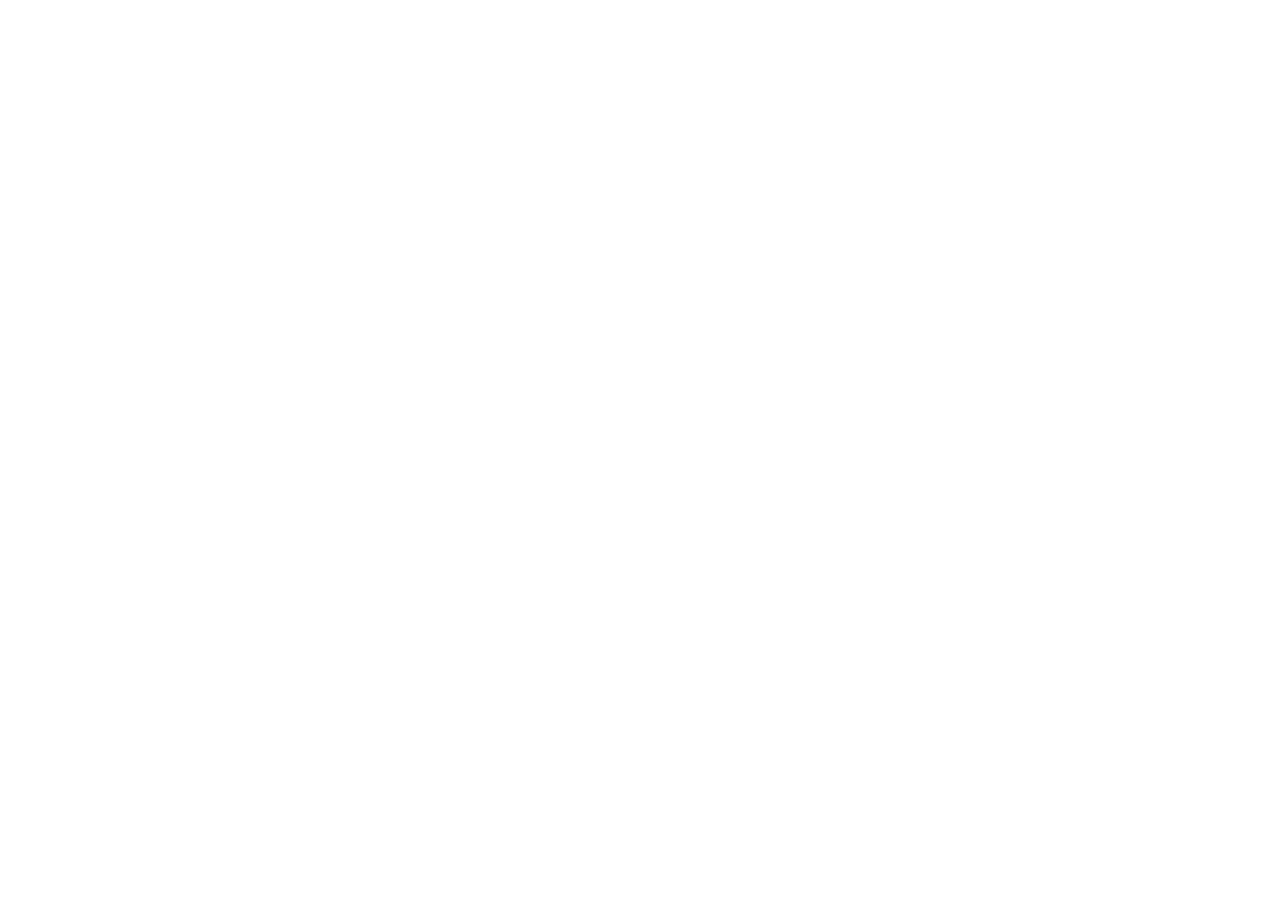
==== aboutUs.html @ 1d8d551d "First commit" ====
<!DOCTYPE html>
<html lang="en">
<head>
    <meta charset="UTF-8">
    <meta name="viewport" content="width=device-width, initial-scale=1.0">
    <meta name="author" content="Мамчук Анна">
    <title>Про нас</title>
</head>
<body>
    
</body>
</html>
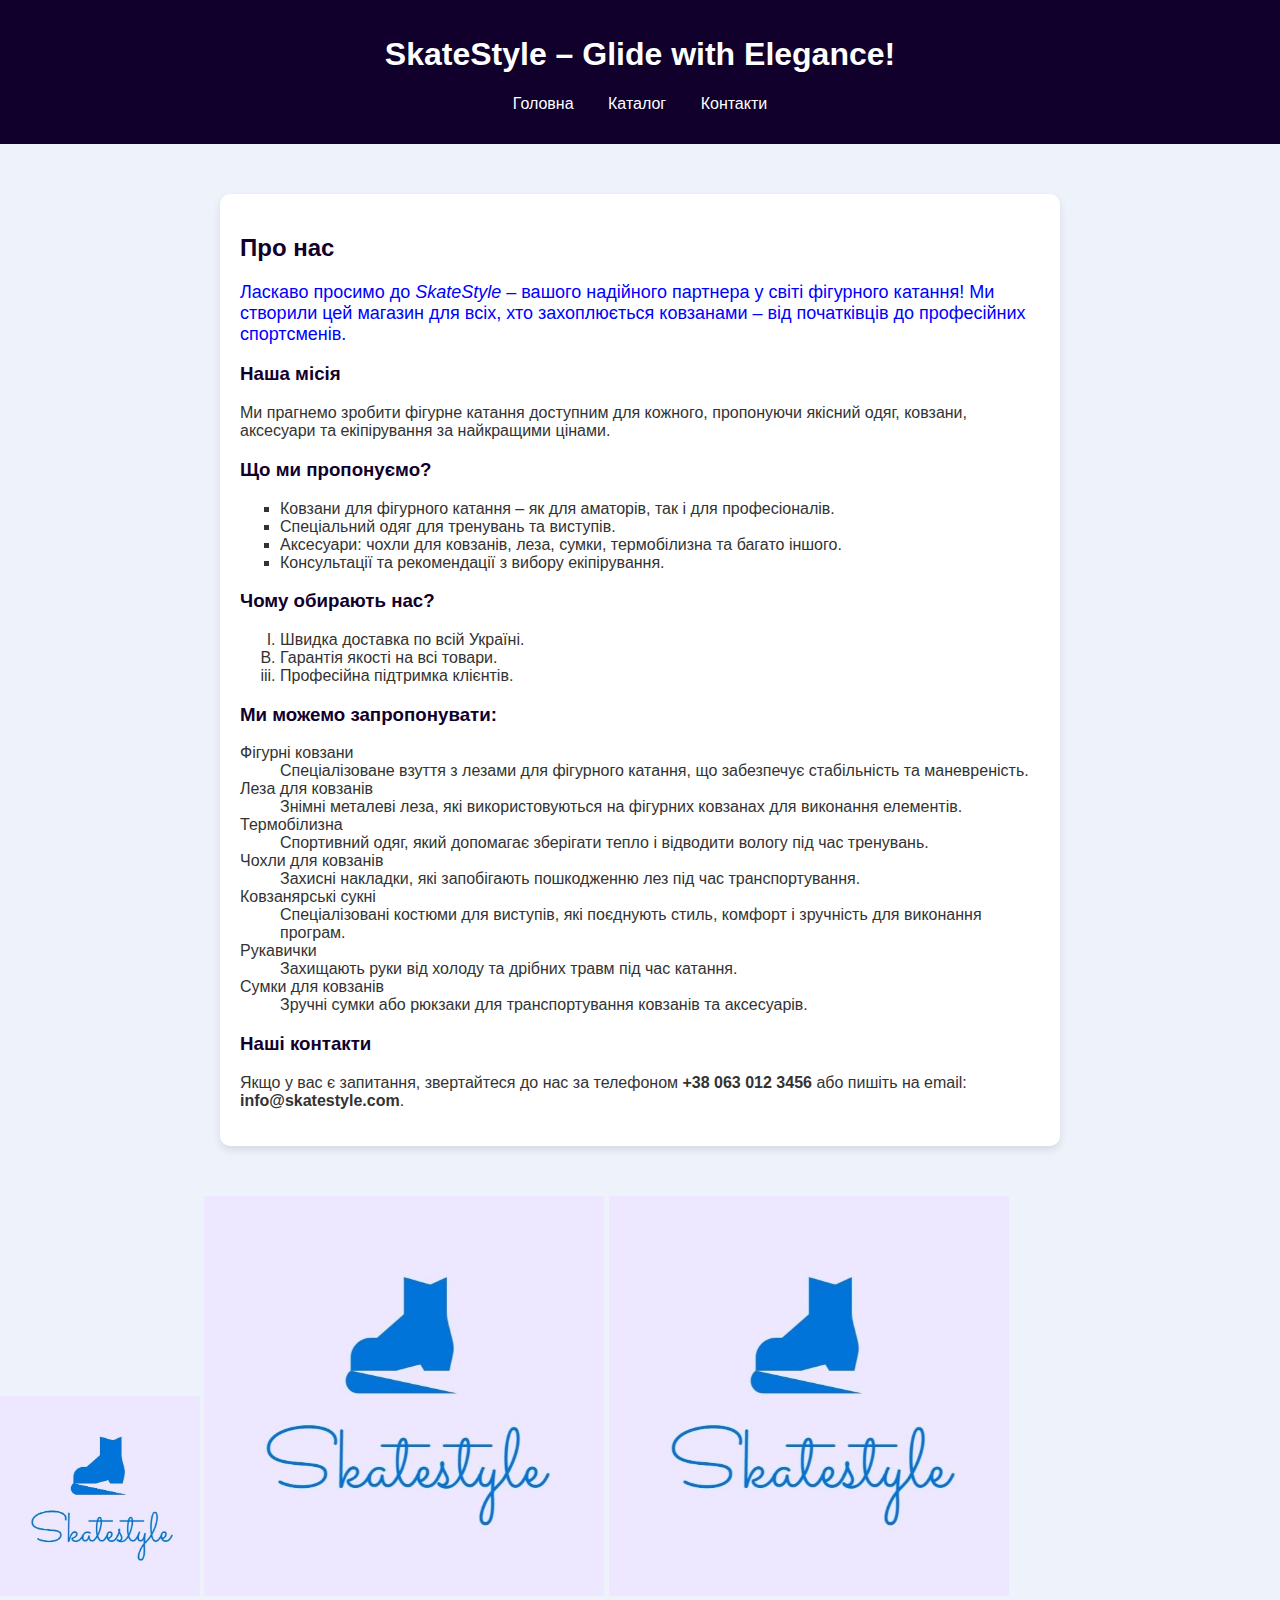
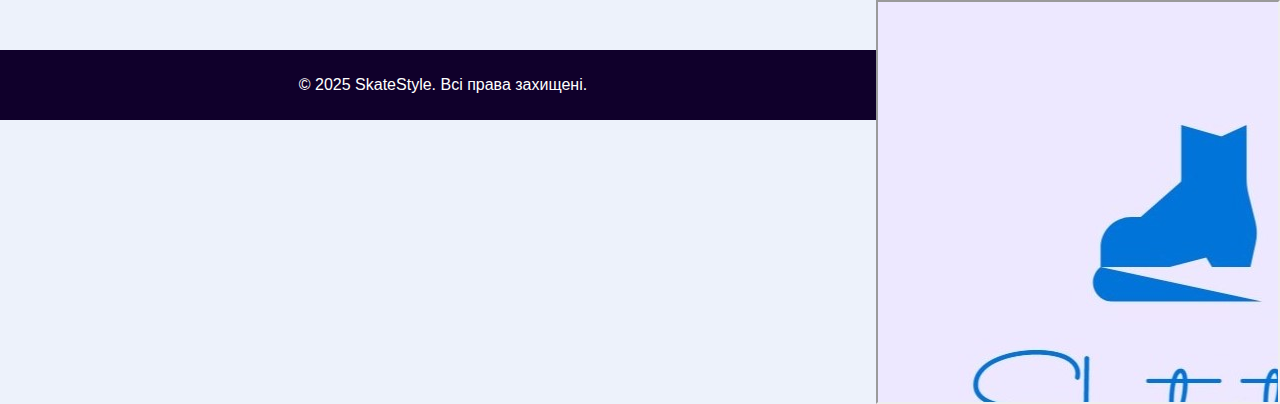
==== commit 2927bff2: "lab2" ====
--- a/aboutUs.html
+++ b/aboutUs.html
@@ -7,6 +7,92 @@
     <title>Про нас</title>
 </head>
 <body>
-    
+    <!DOCTYPE html>
+<html lang="uk">
+<head>
+    <meta charset="UTF-8">
+    <meta name="viewport" content="width=device-width, initial-scale=1.0">
+    <title>Про нас | SkateStyle</title>
+    <link rel="stylesheet" href="styles/styleAbout.css">
+</head>
+<body>
+    <header>
+        <h1>SkateStyle – Glide with Elegance!</h1>
+        <nav>
+            <ul>
+                <li><a href="index.html">Головна</a></li>
+                <li><a href="shoppingPage.html">Каталог</a></li>
+                <li><a href="index.html#phone-number">Контакти</a></li>
+            </ul>
+        </nav>
+    </header>
+
+    <main>
+        <section class="about">
+            <h2>Про нас</h2>
+            <p><font face="Arial" size="4" color="blue">Ласкаво просимо до <i>SkateStyle</i> – вашого надійного партнера у світі фігурного катання! Ми створили цей магазин для всіх, хто захоплюється ковзанами – від початківців до професійних спортсменів.</font></p>
+            
+            <h3>Наша місія</h3>
+            <p>Ми прагнемо зробити фігурне катання доступним для кожного, пропонуючи якісний одяг, ковзани, аксесуари та екіпірування за найкращими цінами.</p>
+            
+            <h3>Що ми пропонуємо?</h3>
+            <ul type="square">
+                <li>Ковзани для фігурного катання – як для аматорів, так і для професіоналів.</li>
+                <li>Спеціальний одяг для тренувань та виступів.</li>
+                <li>Аксесуари: чохли для ковзанів, леза, сумки, термобілизна та багато іншого.</li>
+                <li>Консультації та рекомендації з вибору екіпірування.</li>
+            </ul>
+
+            <h3>Чому обирають нас?</h3>
+            <ol>
+                <li type="I">Швидка доставка по всій Україні.</li>
+                <li type="A">Гарантія якості на всі товари.</li>
+                <li type="i">Професійна підтримка клієнтів.</li>
+            </ol>
+
+            <h3>Ми можемо запропонувати:</h3>
+            <dl>
+                <dt>Фігурні ковзани</dt>
+                <dd>Спеціалізоване взуття з лезами для фігурного катання, що забезпечує стабільність та маневреність.</dd>
+            
+                <dt>Леза для ковзанів</dt>
+                <dd>Знімні металеві леза, які використовуються на фігурних ковзанах для виконання елементів.</dd>
+            
+                <dt>Термобілизна</dt>
+                <dd>Спортивний одяг, який допомагає зберігати тепло і відводити вологу під час тренувань.</dd>
+            
+                <dt>Чохли для ковзанів</dt>
+                <dd>Захисні накладки, які запобігають пошкодженню лез під час транспортування.</dd>
+            
+                <dt>Ковзанярські сукні</dt>
+                <dd>Спеціалізовані костюми для виступів, які поєднують стиль, комфорт і зручність для виконання програм.</dd>
+            
+                <dt>Рукавички</dt>
+                <dd>Захищають руки від холоду та дрібних травм під час катання.</dd>
+            
+                <dt>Сумки для ковзанів</dt>
+                <dd>Зручні сумки або рюкзаки для транспортування ковзанів та аксесуарів.</dd>
+            </dl>
+            
+
+            <h3>Наші контакти</h3>
+            <p>Якщо у вас є запитання, звертайтеся до нас за телефоном <strong>+38 063 012 3456</strong> або пишіть на email: 
+                <b>info@skatestyle.com</b>.</p>
+        </section>
+
+        <img src="images/logoBg.jpg" alt="logo" width="200" height="200">
+        <img src="images/logoBg.jpg" alt="logo" width="400" height="400">
+        <a href="images/logoBg.jpg" target="_blank"><img src="images/logoBg.jpg" alt="" width="400" height="400"></a>
+
+
+        <iframe src="images/logoBg.jpg" width="400" height="400" style="float: right;"></iframe>
+    </main>
+
+    <footer>
+        <p>&copy; 2025 SkateStyle. Всі права захищені.</p>
+    </footer>
+</body>
+</html>
+
 </body>
 </html>--- a/styles/styleAbout.css
+++ b/styles/styleAbout.css
@@ -0,0 +1,50 @@
+body {
+    font-family: Arial, sans-serif;
+    margin: 0;
+    padding: 0;
+    color: #333;
+    background-color: #EDF2FB;
+}
+
+header {
+    background-color: #10002B;
+    color: white;
+    padding: 15px;
+    text-align: center;
+}
+
+nav ul {
+    list-style: none;
+    padding: 0;
+}
+
+nav ul li {
+    display: inline;
+    margin: 0 15px;
+}
+
+nav ul li a {
+    color: white;
+    text-decoration: none;
+}
+
+.about {
+    max-width: 800px;
+    margin: 50px auto;
+    background: white;
+    padding: 20px;
+    border-radius: 10px;
+    box-shadow: 0 4px 8px rgba(0, 0, 0, 0.1);
+}
+
+h2, h3 {
+    color: #10002B;
+}
+
+footer {
+    background-color: #10002B;
+    color: white;
+    text-align: center;
+    padding: 10px;
+    margin-top: 50px;
+}
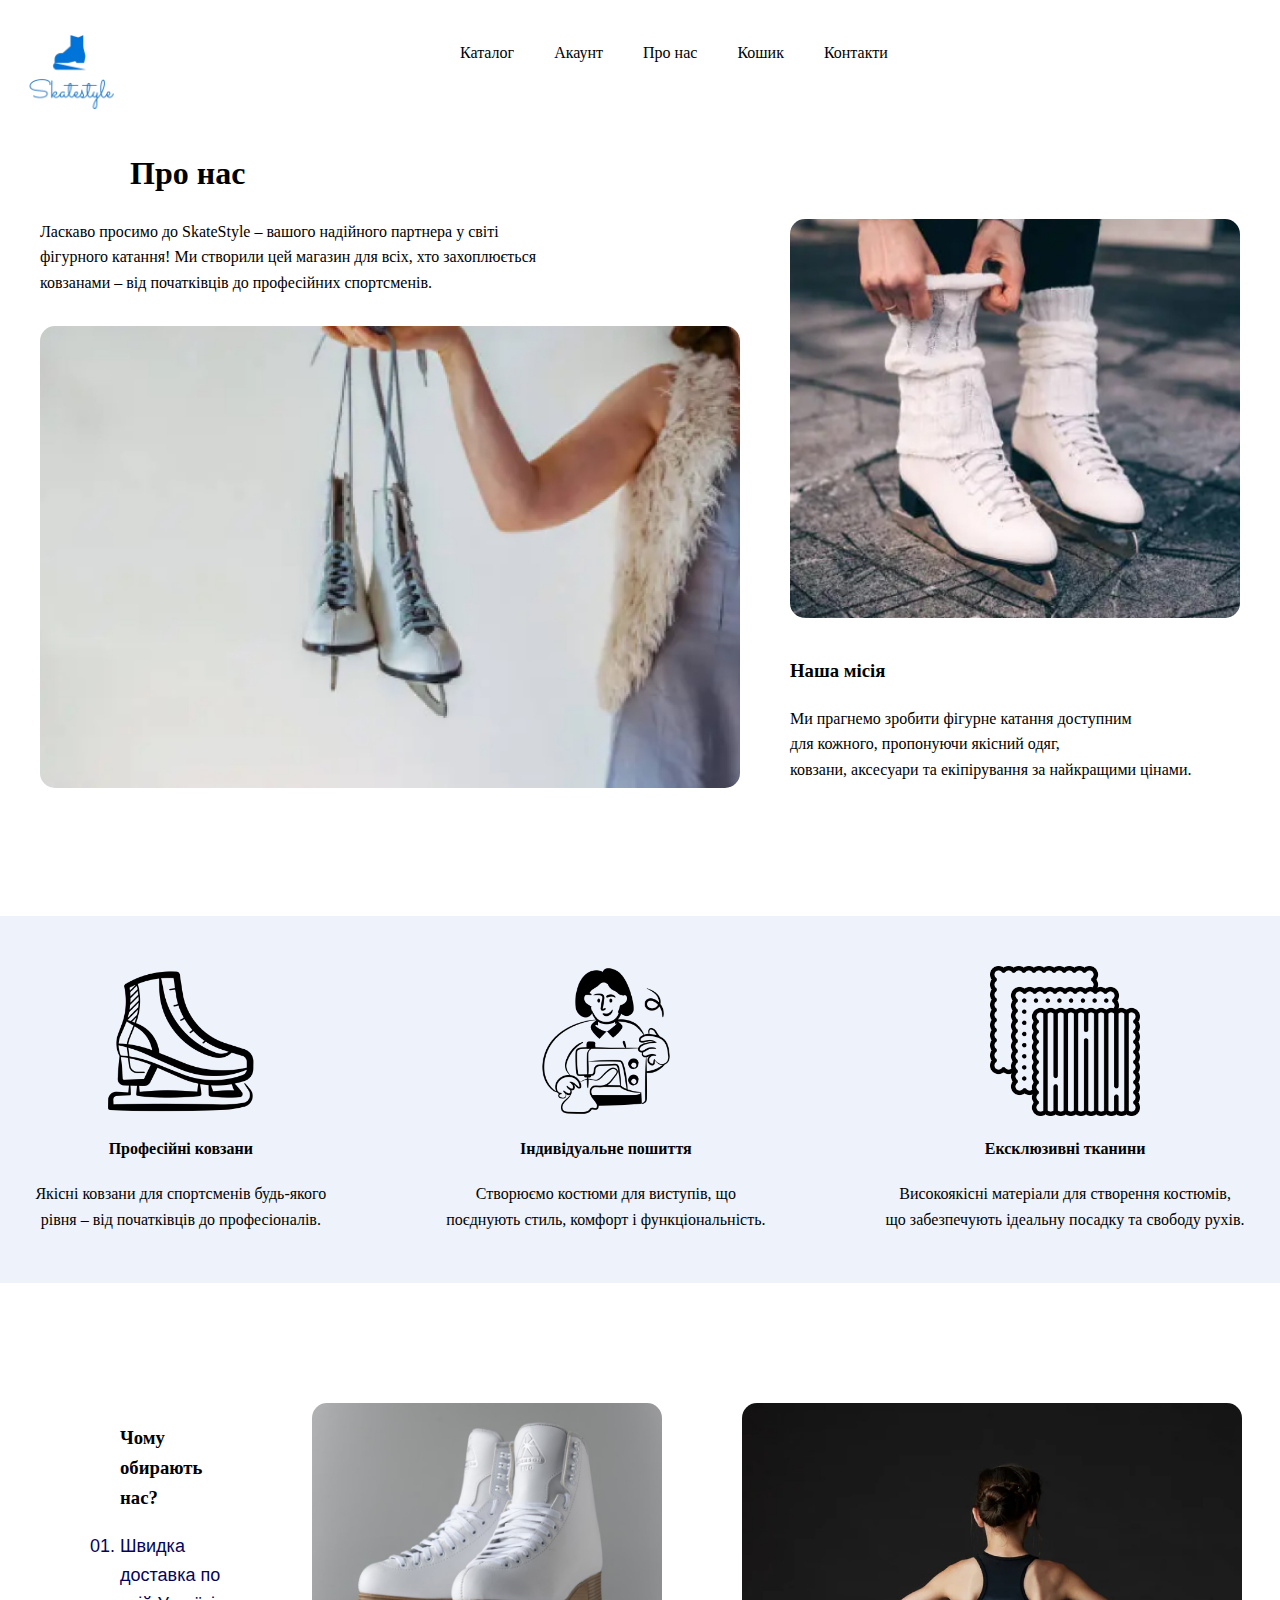
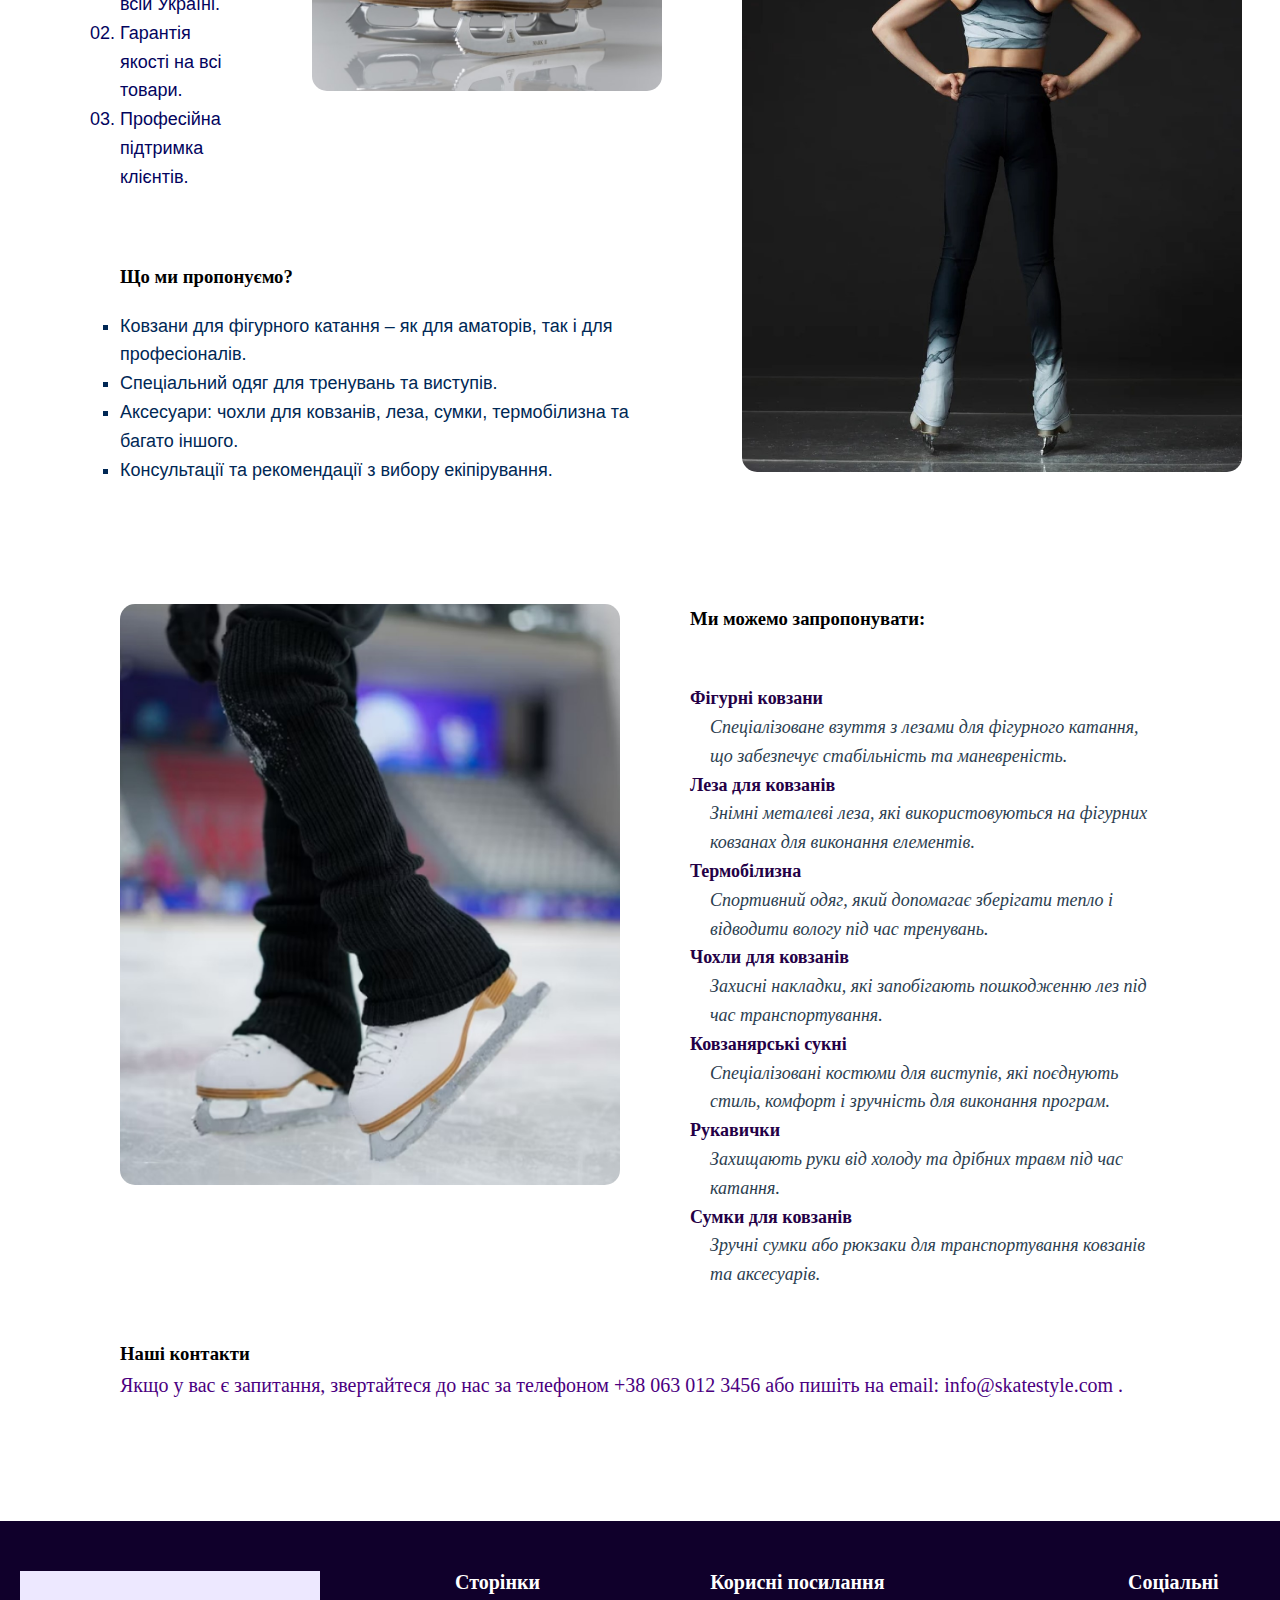
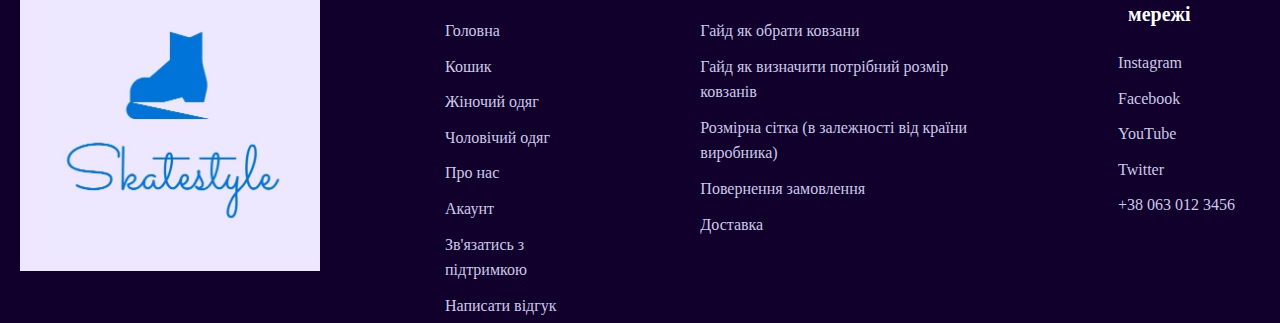
==== commit 59fb662f: "lab3" ====
--- a/aboutUs.html
+++ b/aboutUs.html
@@ -4,6 +4,9 @@
     <meta charset="UTF-8">
     <meta name="viewport" content="width=device-width, initial-scale=1.0">
     <meta name="author" content="Мамчук Анна">
+    <link rel="preconnect" href="https://fonts.googleapis.com">
+    <link rel="preconnect" href="https://fonts.gstatic.com" crossorigin>
+    <link href="https://fonts.googleapis.com/css2?family=Jacques+Francois&family=Lato:ital,wght@0,100;0,300;0,400;0,700;0,900;1,100;1,300;1,400;1,700;1,900&family=Montserrat:ital,wght@0,100..900;1,100..900&display=swap" rel="stylesheet">
     <title>Про нас</title>
 </head>
 <body>
@@ -14,82 +17,189 @@
     <meta name="viewport" content="width=device-width, initial-scale=1.0">
     <title>Про нас | SkateStyle</title>
     <link rel="stylesheet" href="styles/styleAbout.css">
+    <link rel="stylesheet" href="styles/styleIndex.css">
 </head>
 <body>
     <header>
-        <h1>SkateStyle – Glide with Elegance!</h1>
-        <nav>
-            <ul>
-                <li><a href="index.html">Головна</a></li>
-                <li><a href="shoppingPage.html">Каталог</a></li>
-                <li><a href="index.html#phone-number">Контакти</a></li>
-            </ul>
-        </nav>
+        <section class="navbar">
+            <div class="logo">
+                <a href="index.html"><img src="images/logoRemoveBg.png" alt=""></a>
+            </div>
+            <div class="nav-links">
+                <nav>
+                    <ul>
+                        <li><a href="shoppingPage.html">Каталог</a></li>
+                        <li><a href="account.html">Акаунт</a></li>
+                        <li><a href="aboutUs.html">Про нас</a></li>
+                        <li><a href="">Кошик</a></li>
+                        <li><a href="#phone-number">Контакти</a></li>
+                    </ul>
+                </nav>
+            </div>
+        </section>
     </header>
 
     <main>
+        <h1>Про нас</h1>
         <section class="about">
-            <h2>Про нас</h2>
-            <p><font face="Arial" size="4" color="blue">Ласкаво просимо до <i>SkateStyle</i> – вашого надійного партнера у світі фігурного катання! Ми створили цей магазин для всіх, хто захоплюється ковзанами – від початківців до професійних спортсменів.</font></p>
-            
-            <h3>Наша місія</h3>
-            <p>Ми прагнемо зробити фігурне катання доступним для кожного, пропонуючи якісний одяг, ковзани, аксесуари та екіпірування за найкращими цінами.</p>
-            
-            <h3>Що ми пропонуємо?</h3>
-            <ul type="square">
-                <li>Ковзани для фігурного катання – як для аматорів, так і для професіоналів.</li>
-                <li>Спеціальний одяг для тренувань та виступів.</li>
-                <li>Аксесуари: чохли для ковзанів, леза, сумки, термобілизна та багато іншого.</li>
-                <li>Консультації та рекомендації з вибору екіпірування.</li>
-            </ul>
-
-            <h3>Чому обирають нас?</h3>
-            <ol>
-                <li type="I">Швидка доставка по всій Україні.</li>
-                <li type="A">Гарантія якості на всі товари.</li>
-                <li type="i">Професійна підтримка клієнтів.</li>
-            </ol>
-
-            <h3>Ми можемо запропонувати:</h3>
-            <dl>
-                <dt>Фігурні ковзани</dt>
-                <dd>Спеціалізоване взуття з лезами для фігурного катання, що забезпечує стабільність та маневреність.</dd>
-            
-                <dt>Леза для ковзанів</dt>
-                <dd>Знімні металеві леза, які використовуються на фігурних ковзанах для виконання елементів.</dd>
-            
-                <dt>Термобілизна</dt>
-                <dd>Спортивний одяг, який допомагає зберігати тепло і відводити вологу під час тренувань.</dd>
-            
-                <dt>Чохли для ковзанів</dt>
-                <dd>Захисні накладки, які запобігають пошкодженню лез під час транспортування.</dd>
-            
-                <dt>Ковзанярські сукні</dt>
-                <dd>Спеціалізовані костюми для виступів, які поєднують стиль, комфорт і зручність для виконання програм.</dd>
-            
-                <dt>Рукавички</dt>
-                <dd>Захищають руки від холоду та дрібних травм під час катання.</dd>
-            
-                <dt>Сумки для ковзанів</dt>
-                <dd>Зручні сумки або рюкзаки для транспортування ковзанів та аксесуарів.</dd>
-            </dl>
-            
-
+            <div class="about-us">
+                <p>Ласкаво просимо до SkateStyle – вашого надійного партнера у світі <br> фігурного катання! Ми створили цей магазин для всіх, хто захоплюється <br> ковзанами – від початківців до професійних спортсменів.</p>
+                <img src="images/aboutUsImages/armAndSkates.jpg" alt="">
+            </div>
+
+            <div class="our-mission">
+                <img src="images/aboutUsImages/skatesAmIce.jpg" alt="">
+                <h3>Наша місія</h3>
+                <p>Ми прагнемо зробити фігурне катання доступним <br> для кожного, пропонуючи якісний одяг, <br> ковзани, аксесуари та екіпірування за найкращими цінами.</p>
+            </div>
+            
+        </section>
+
+
+
+        <section class="features">
+            <div>
+                <img src="images/ice-skate.png" alt="Ковзани">
+                <h4>Професійні ковзани</h4>
+                <p>Якісні ковзани для спортсменів будь-якого <br> рівня – від початківців до професіоналів.</p>
+            </div>
+            
+            <div>
+                <img src="images/sewing.png" alt="Шиття">
+                <h4>Індивідуальне пошиття</h4>
+                <p>Створюємо костюми для виступів, що <br> поєднують стиль, комфорт і функціональність.</p>
+            </div>
+            
+            <div>
+                <img src="images/fabric.png" alt="Тканини">
+                <h4>Ексклюзивні тканини</h4>
+                <p>Високоякісні матеріали для створення костюмів, <br> що забезпечують ідеальну посадку та свободу рухів.</p>
+            </div>            
+        </section>
+
+
+
+        <section class="container-about">
+            <div class="container-about-first">
+                <div class="choose">
+                    <div>
+                        <h3>Чому обирають нас?</h3>
+                        <ol>
+                            <li>Швидка доставка по всій Україні.</li>
+                            <li>Гарантія якості на всі товари.</li>
+                            <li>Професійна підтримка клієнтів.</li>
+                        </ol>
+                    </div>
+                    <div>
+                        <img src="images/aboutUsImages/profSkates.jpg" alt="">
+                    </div>
+                </div>
+                <div>
+                    <h3>Що ми пропонуємо?</h3>
+                    <ul>
+                        <li>Ковзани для фігурного катання – як для аматорів, так і для професіоналів.</li>
+                        <li>Спеціальний одяг для тренувань та виступів.</li>
+                        <li>Аксесуари: чохли для ковзанів, леза, сумки, термобілизна та багато іншого.</li>
+                        <li>Консультації та рекомендації з вибору екіпірування.</li>
+                    </ul>
+                </div>
+            </div>
+        
+            <div class="img-girl">
+                <img src="images/aboutUsImages/clothes.jpg" alt="">
+            </div>
+        </section>
+
+
+
+        <section class="our-products">
+            <div>
+                <img src="images/aboutUsImages/profSkatesIce.jpg" alt="">
+            </div>
+            <div>
+                <h3>Ми можемо запропонувати:</h3>
+                <dl>
+                    <dt>Фігурні ковзани</dt>
+                    <dd>Спеціалізоване взуття з лезами для фігурного катання, що забезпечує стабільність та маневреність.</dd>
+                
+                    <dt>Леза для ковзанів</dt>
+                    <dd>Знімні металеві леза, які використовуються на фігурних ковзанах для виконання елементів.</dd>
+                
+                    <dt>Термобілизна</dt>
+                    <dd>Спортивний одяг, який допомагає зберігати тепло і відводити вологу під час тренувань.</dd>
+                
+                    <dt>Чохли для ковзанів</dt>
+                    <dd>Захисні накладки, які запобігають пошкодженню лез під час транспортування.</dd>
+                
+                    <dt>Ковзанярські сукні</dt>
+                    <dd>Спеціалізовані костюми для виступів, які поєднують стиль, комфорт і зручність для виконання програм.</dd>
+                
+                    <dt>Рукавички</dt>
+                    <dd>Захищають руки від холоду та дрібних травм під час катання.</dd>
+                
+                    <dt>Сумки для ковзанів</dt>
+                    <dd>Зручні сумки або рюкзаки для транспортування ковзанів та аксесуарів.</dd>
+                </dl>
+            </div>
+        </section>
+
+
+
+        <section class="contacts">
             <h3>Наші контакти</h3>
-            <p>Якщо у вас є запитання, звертайтеся до нас за телефоном <strong>+38 063 012 3456</strong> або пишіть на email: 
-                <b>info@skatestyle.com</b>.</p>
-        </section>
-
-        <img src="images/logoBg.jpg" alt="logo" width="200" height="200">
-        <img src="images/logoBg.jpg" alt="logo" width="400" height="400">
-        <a href="images/logoBg.jpg" target="_blank"><img src="images/logoBg.jpg" alt="" width="400" height="400"></a>
-
-
-        <iframe src="images/logoBg.jpg" width="400" height="400" style="float: right;"></iframe>
+            <p style="color: rgb(75, 0, 128); font-size: 20px;">Якщо у вас є запитання, звертайтеся до нас за телефоном +38 063 012 3456 або пишіть на email: info@skatestyle.com .</p>
+        </section>
+
+        
     </main>
 
+
+
+
+
     <footer>
-        <p>&copy; 2025 SkateStyle. Всі права захищені.</p>
+        <section class="footer">
+            <div>
+                <img src="images/logoBg.jpg" alt="">
+            </div>
+
+            <div>
+                <h3>Сторінки</h3>
+                <ul>
+                    <li><a href="index.html">Головна</a></li>
+                    <li><a href="">Кошик</a></li>
+                    <li><a href="">Жіночий одяг</a></li>
+                    <li><a href="">Чоловічий одяг</a></li>
+                    <li><a href="aboutUs.html">Про нас</a></li>
+                    <li><a href="account.html">Акаунт</a></li>
+                    <li><a href="">Зв'язатись з підтримкою</a></li>
+                    <li><a href="">Написати відгук</a></li>
+                </ul>
+            </div>
+
+            <div>
+                <h3>Корисні посилання</h3>
+                <ul>
+                    <li><a href="https://www.moyo.ua/ua/news/kak_vybrat_konki_poshagovaya_instrukciya_dlya_novichkov.html?srsltid=AfmBOorCi7uyFH3OH75NK09st1eelKuFXNc5tp2CokqJEmZNsnhjN98M">Гайд як обрати ковзани</a></li>
+                    <li><a href="">Гайд як визначити потрібний розмір ковзанів</a></li>
+                    <li><a href="dimensionalGrid.html">Розмірна сітка (в залежності від країни виробника)</a></li>
+                    <li><a href="">Повернення замовлення</a></li>
+                    <li><a href="">Доставка</a></li>
+                </ul>
+            </div>
+
+            <div>
+                <h3>Соціальні мережі</h3>
+                <ul>
+                    <li><a href="">Instagram</a></li>
+                    <li><a href="">Facebook</a></li>
+                    <li><a href="">YouTube</a></li>
+                    <li><a href="">Twitter</a></li>
+                    <li><a href="" id="phone-number">+38 063 012 3456</a></li>
+                </ul>
+            </div>
+            
+        </section>
     </footer>
 </body>
 </html>
--- a/styles/styleAbout.css
+++ b/styles/styleAbout.css
@@ -1,50 +1,174 @@
-body {
-    font-family: Arial, sans-serif;
+* {
     margin: 0;
     padding: 0;
-    color: #333;
-    background-color: #EDF2FB;
 }
 
+body {
+    font-family: "Monserrat", serif;
+    font-size: 16px;
+    color: #000000;
+    line-height: 1.6;
+    text-align: left;
+}
+
+html {
+    scroll-behavior: smooth;
+}
+
+
+/* header */
+
 header {
-    background-color: #10002B;
-    color: white;
-    padding: 15px;
+    background-color: white !important;
+}
+
+
+
+/* main */
+
+h1 {
+    margin-left: 130px;
+}
+
+.about {
+    display: flex;
+    justify-content: center;
+    margin: 20px 80px;
+    gap: 50px;
+}
+
+.about-us img{
+    width: 700px;
+    border-radius: 15px;
+    margin-top: 30px;
+}
+
+.our-mission img{
+    width: 450px;
+    border-radius: 15px;
+    margin-bottom: 30px;
+}
+
+.our-mission h3 {
+    margin-bottom: 20px;
+}
+
+
+.features {
+    background-color: #EDF2FB;
+    display: flex;
+    justify-content: center;
+    gap: 120px;
+    padding: 50px 0;
+    margin-top: 120px;
+}
+
+.features div {
+    display: flex;
+    flex-direction: column;
+    justify-content: center;
+    align-items: center;
+}
+
+.features img {
+    width: 150px;
+}
+
+.features h4 {
+    padding: 20px;
+}
+
+.features p {
     text-align: center;
 }
 
-nav ul {
-    list-style: none;
-    padding: 0;
+
+
+
+.container-about {
+    display: flex;
+    gap: 80px;
+    margin: 120px 100px;
 }
 
-nav ul li {
-    display: inline;
-    margin: 0 15px;
+.container-about img {
+    border-radius: 15px;
 }
 
-nav ul li a {
-    color: white;
-    text-decoration: none;
+.container-about h3 {
+    padding: 20px;
 }
 
-.about {
-    max-width: 800px;
-    margin: 50px auto;
-    background: white;
-    padding: 20px;
-    border-radius: 10px;
-    box-shadow: 0 4px 8px rgba(0, 0, 0, 0.1);
+.container-about ol {
+    list-style-type: decimal-leading-zero; 
+    color: #03045e;
+    font-size: 18px;
+    font-family: 'Arial', sans-serif;
+    padding-left: 20px;
 }
 
-h2, h3 {
-    color: #10002B;
+.container-about ul {
+    list-style-type: square; 
+    color: #002855;
+    font-size: 18px;
+    font-family: 'Arial', sans-serif;
+    padding-left: 20px;
 }
 
-footer {
-    background-color: #10002B;
-    color: white;
-    text-align: center;
-    padding: 10px;
-    margin-top: 50px;
+.container-about-first {
+    display: flex;
+    flex-direction: column;
+    gap: 50px;
 }
+
+.choose {
+    display: flex;
+    gap: 90px;
+}
+
+.container-about-first img {
+    width: 350px;
+}
+
+.img-girl img{
+    width: 500px;
+}
+
+
+
+.our-products {
+    display: flex;
+    gap: 70px;
+    margin: 0 120px;
+}
+
+.our-products img {
+    width: 500px;
+    border-radius: 15px;
+}
+
+.our-products h3 {
+    padding-bottom: 50px;
+}
+
+.our-products dl {
+    font-family: 'Times New Roman', serif;
+    font-size: 18px;
+    color: #2c3e50;
+}
+
+.our-products dt {
+    font-weight: bold;
+    color: #240046;
+}
+
+.our-products dd {
+    margin-left: 20px;
+    font-style: italic;
+}
+
+.contacts {
+    margin: 50px 120px;
+}
+
+
--- a/styles/styleIndex.css
+++ b/styles/styleIndex.css
@@ -0,0 +1,332 @@
+* {
+    margin: 0;
+    padding: 0;
+}
+
+body {
+    font-family: "Monserrat", serif;
+}
+
+html {
+    scroll-behavior: smooth;
+}
+
+
+/* header */
+
+
+header {
+    background-color: #EDF2FB;
+}
+
+.navbar {
+    display: flex;
+    flex-direction: row;
+    gap: 300px;
+}
+
+.logo img {
+    height: 120px;
+    margin: 10px;
+}
+
+.nav-links {
+    padding-top: 20px;
+}
+
+nav ul {
+    display: flex;
+    flex-direction: row;
+}
+
+nav ul li {
+    padding: 20px;
+    list-style: none;
+}
+
+nav ul li a {
+    text-decoration: none;
+    color: black;
+}
+
+.container-header {
+    display: flex;
+    flex-direction: row;
+    justify-content: space-between;
+}
+
+.first-img {
+    margin-top: 100px;
+    margin-bottom: 200px;
+}
+
+.first-img img {
+    height: 350px;
+    border-radius: 0 15px 15px 0;
+    position: relative;
+    z-index: 1; 
+    display: block; 
+}
+
+.img-box {
+    position: relative; 
+    display: inline-block; 
+}
+
+.pink-box {
+    position: absolute;
+    width: 150px; 
+    height: 150px;
+    background-color: #f5e6eb; 
+    top: 50px; 
+    left: 240px;
+    border-radius: 10px; 
+    z-index: 0;
+}
+
+.slogan {
+    display: flex;
+    flex-direction: column;
+    justify-content: center;
+}
+
+.slogan h1 {
+    margin-bottom: 100px;
+    margin-left: 40px;
+    font-size: 32px;
+    color: #10002B;
+    font-style: italic;
+    line-height: 1.5;
+    text-align: center;
+}
+
+.slogan p {
+    margin: 40px;
+}
+
+.slogan button {
+    height: 40px;
+    width: 150px;
+    background: none;
+    border: 0.01em solid #D9D9D9;
+    border-radius: 25px;
+    margin-left: 40px;
+}
+
+.second-img img {
+    height: 450px;
+    border-radius: 15px 0 0 15px;
+}
+
+.blue-box {
+    position: absolute;
+    width: 180px; 
+    height: 300px;
+    background-color: #D2E6F8; 
+    top: 300px; 
+    left: -120px;
+    border-radius: 10px; 
+    z-index: 0;
+}
+
+.third-img {
+    display: flex;
+    align-self: flex-end;
+    position: relative;
+    z-index: 1; 
+    display: block;
+}
+
+.third-img img {
+    width: 300px;
+    border-radius: 15px 15px 0 0;
+}
+
+
+/* main */
+
+
+.categories-container {
+    display: flex;
+    justify-content: space-evenly;
+    margin: 150px 0;
+    gap: 20px;
+}
+
+.category-skates-accessories {
+    display: flex;
+    flex-direction: column;
+    gap: 20px;
+}
+
+.category-w-m,
+.category-skates-accessories div {
+    position: relative; 
+    width: 100%;
+    max-width: 400px;
+}
+
+.category-w-m img {
+    width: 400px;
+    border-radius: 15px;
+    display: block;
+}
+
+.category-skates-accessories img {
+    width: 330px;
+    border-radius: 15px;
+    display: block;
+}
+
+.categories-container button {
+    position: absolute;
+    bottom: 30px; 
+    left: 50%;
+    transform: translateX(-50%);
+    background-color: #ffffff;
+    border: 2px solid #7390af;
+    border-radius: 20px;
+    padding: 8px 15px;
+    cursor: pointer;
+}
+
+.categories-container button a {
+    text-decoration: none;
+    color: #000;
+    font-size: 16px;
+}
+
+.categories-container button:hover {
+    background-color: #7390af;
+}
+
+
+
+
+
+.popular-products h2{
+    text-align: center;
+    font-size: 35px;
+    margin-bottom: 50px;
+}
+
+.popular-products-container {
+    display: flex;
+    justify-content: space-around;
+}
+
+.popular-products-container img {
+    width: 350px;
+}
+
+.popular-product {
+    display: flex;
+    flex-direction: column;
+}
+
+.popular-product a {
+    text-decoration: none;
+    color: black;
+    padding-top: 25px;
+    text-align: center;
+    font-size: 25px;
+}
+
+
+
+.features {
+    background-color: #EDF2FB;
+    display: flex;
+    justify-content: center;
+    gap: 120px;
+    padding: 50px 0;
+    margin-top: 120px;
+}
+
+.features div {
+    display: flex;
+    flex-direction: column;
+    justify-content: center;
+    align-items: center;
+}
+
+.features img {
+    width: 150px;
+}
+
+.features h4 {
+    padding: 20px;
+}
+
+.features p {
+    text-align: center;
+}
+
+
+
+
+
+.features-wrap {
+    display: flex;
+    justify-content: space-between;
+    gap: 30px;
+    margin: 100px 80px;
+}
+
+.features-wrap-box {
+    display: flex;
+    gap: 15px;
+}
+
+.features-wrap-box-text {
+    display: flex;
+    flex-direction: column;
+    gap: 15px;
+}
+
+.features-wrap img {
+    width: 60px;
+}
+
+.features-wrap p {
+    font-size: small;
+}
+
+
+
+
+/* footer */
+
+
+footer {
+    background-color: #10002B;
+    margin-top: 120px;
+    padding-top: 30px;
+}
+
+.footer {
+    display: flex;
+    flex-direction: row;
+    gap: 100px;
+}
+
+.footer h3 {
+    color: white;
+    font-size: 20px;
+    margin: 15px;
+}
+
+.footer div ul li {
+    list-style: none;
+    padding: 5px;
+}
+
+.footer div ul li a {
+    text-decoration: none;
+    color: rgb(205, 201, 233);
+}
+
+footer img {
+    width: 300px;
+    margin: 20px;
+}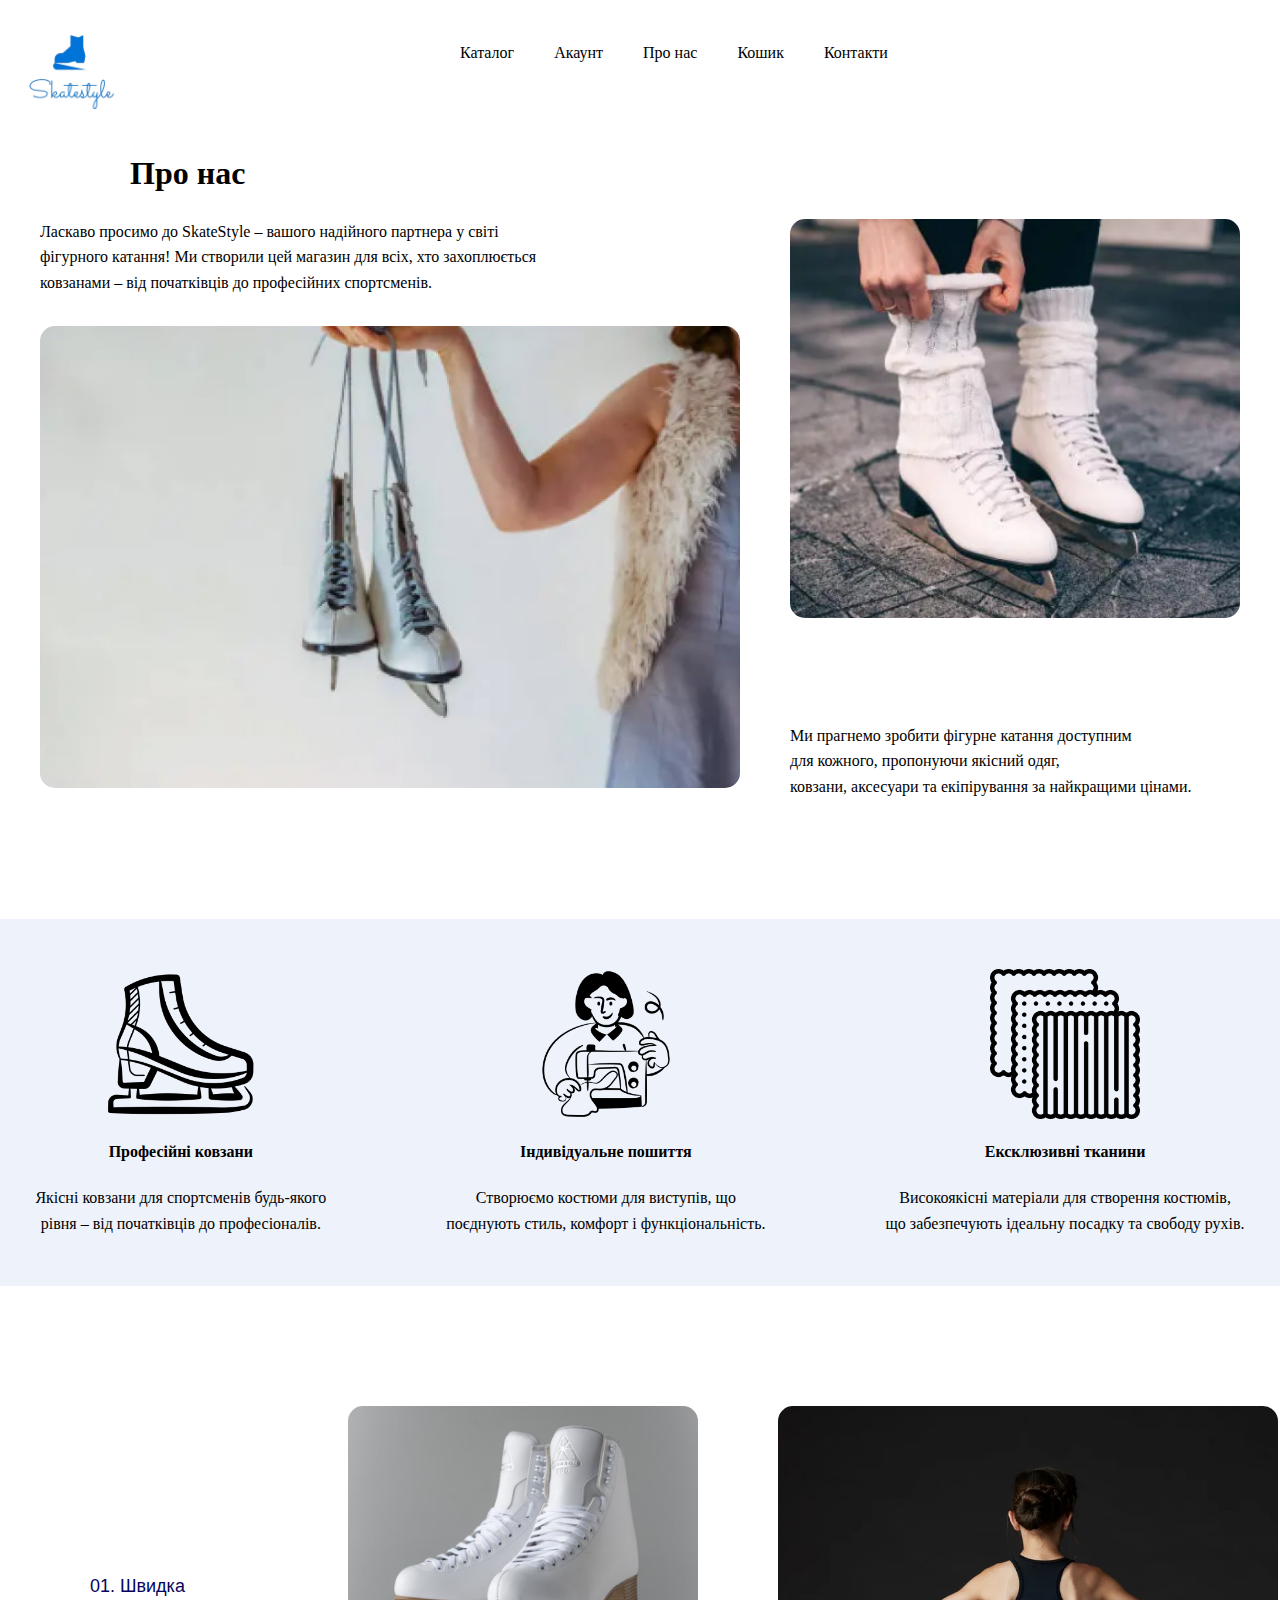
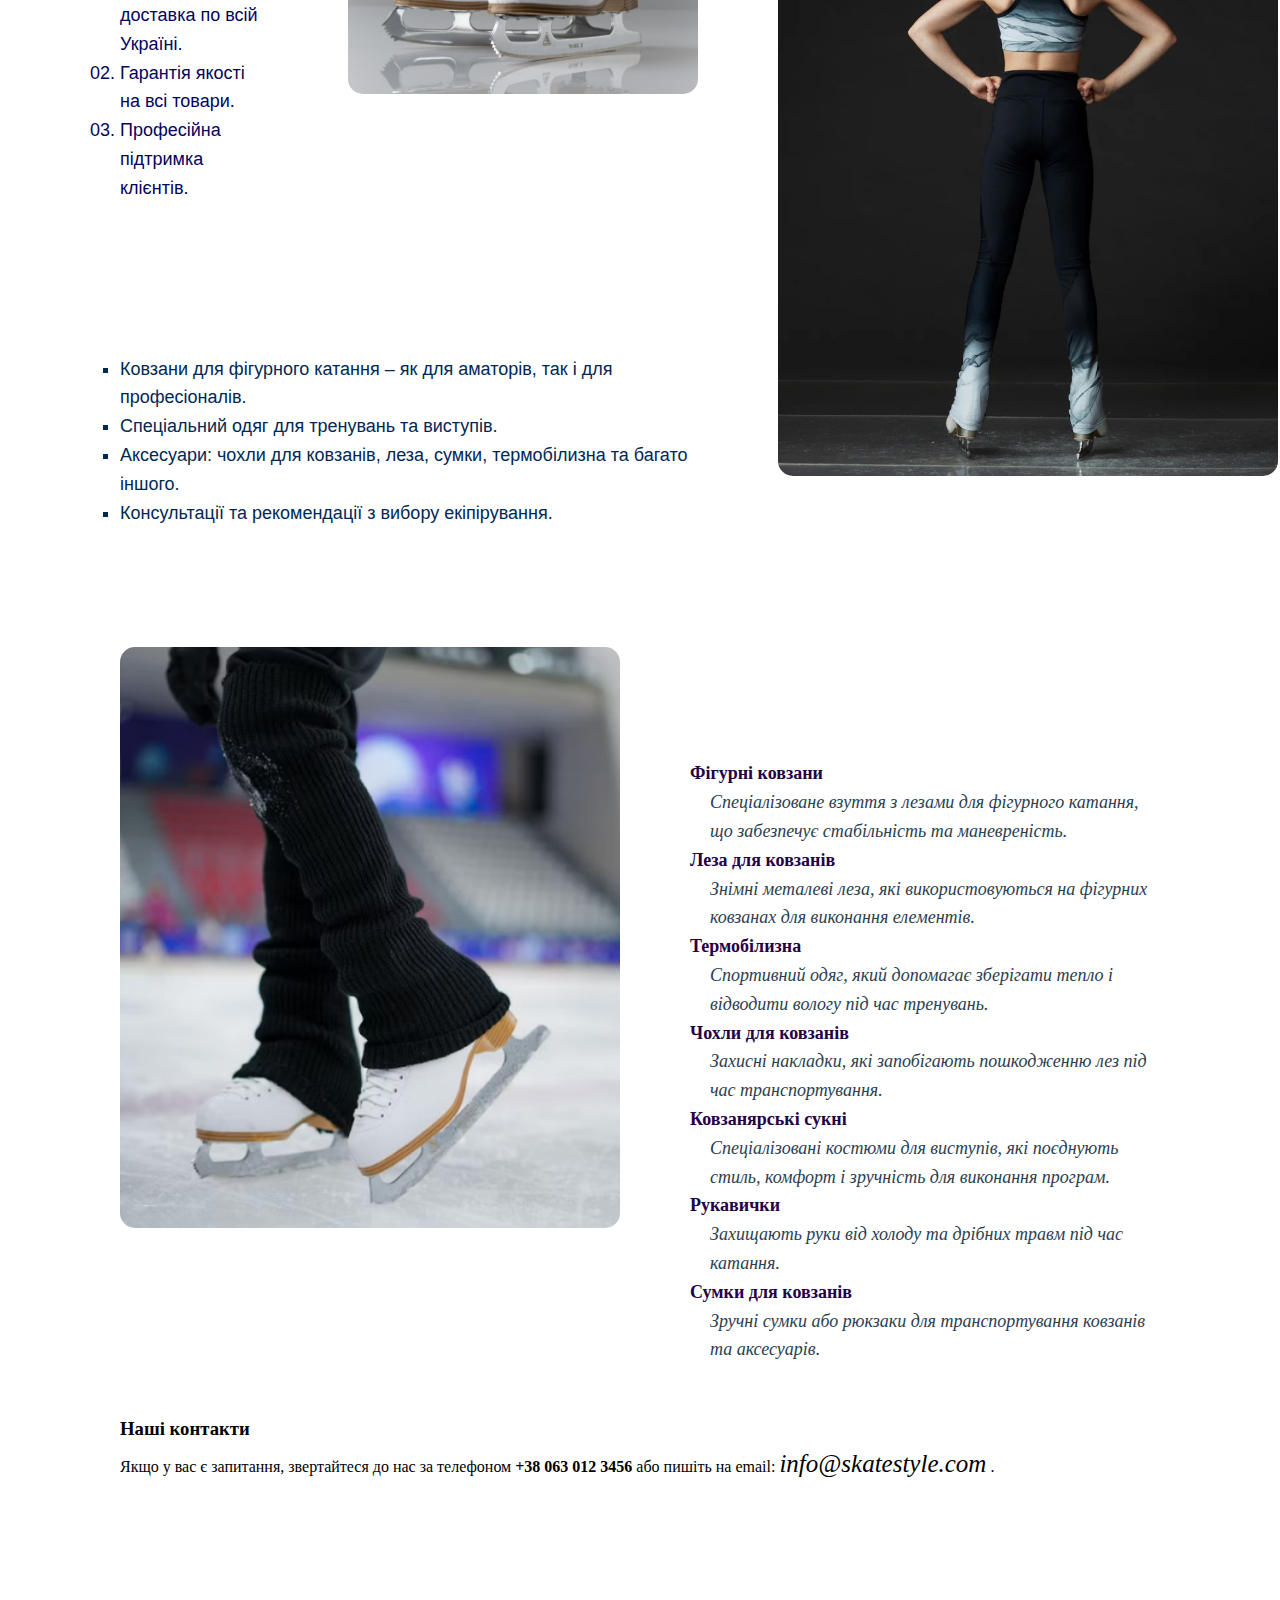
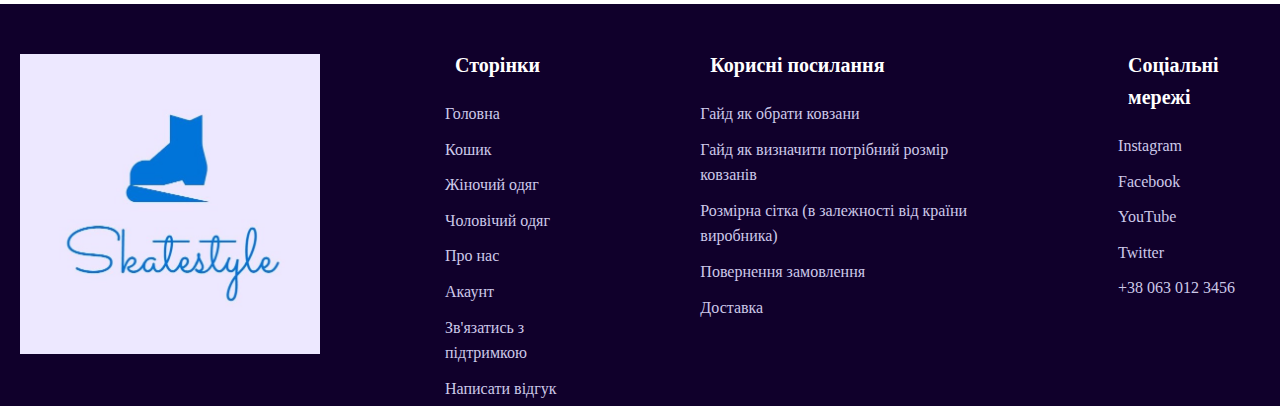
==== commit 4f16c5cc: "lab4" ====
--- a/aboutUs.html
+++ b/aboutUs.html
@@ -147,7 +147,7 @@
 
         <section class="contacts">
             <h3>Наші контакти</h3>
-            <p style="color: rgb(75, 0, 128); font-size: 20px;">Якщо у вас є запитання, звертайтеся до нас за телефоном +38 063 012 3456 або пишіть на email: info@skatestyle.com .</p>
+            <p>Якщо у вас є запитання, звертайтеся до нас за телефоном <b>+38 063 012 3456</b> або пишіть на email: <i>info@skatestyle.com</i> .</p>
         </section>
 
         
--- a/styles/styleAbout.css
+++ b/styles/styleAbout.css
@@ -171,4 +171,7 @@
     margin: 50px 120px;
 }
 
+b + i {
+    font-size: 25px;
+}
 
--- a/styles/styleIndex.css
+++ b/styles/styleIndex.css
@@ -310,7 +310,7 @@
     gap: 100px;
 }
 
-.footer h3 {
+div > h3 {
     color: white;
     font-size: 20px;
     margin: 15px;
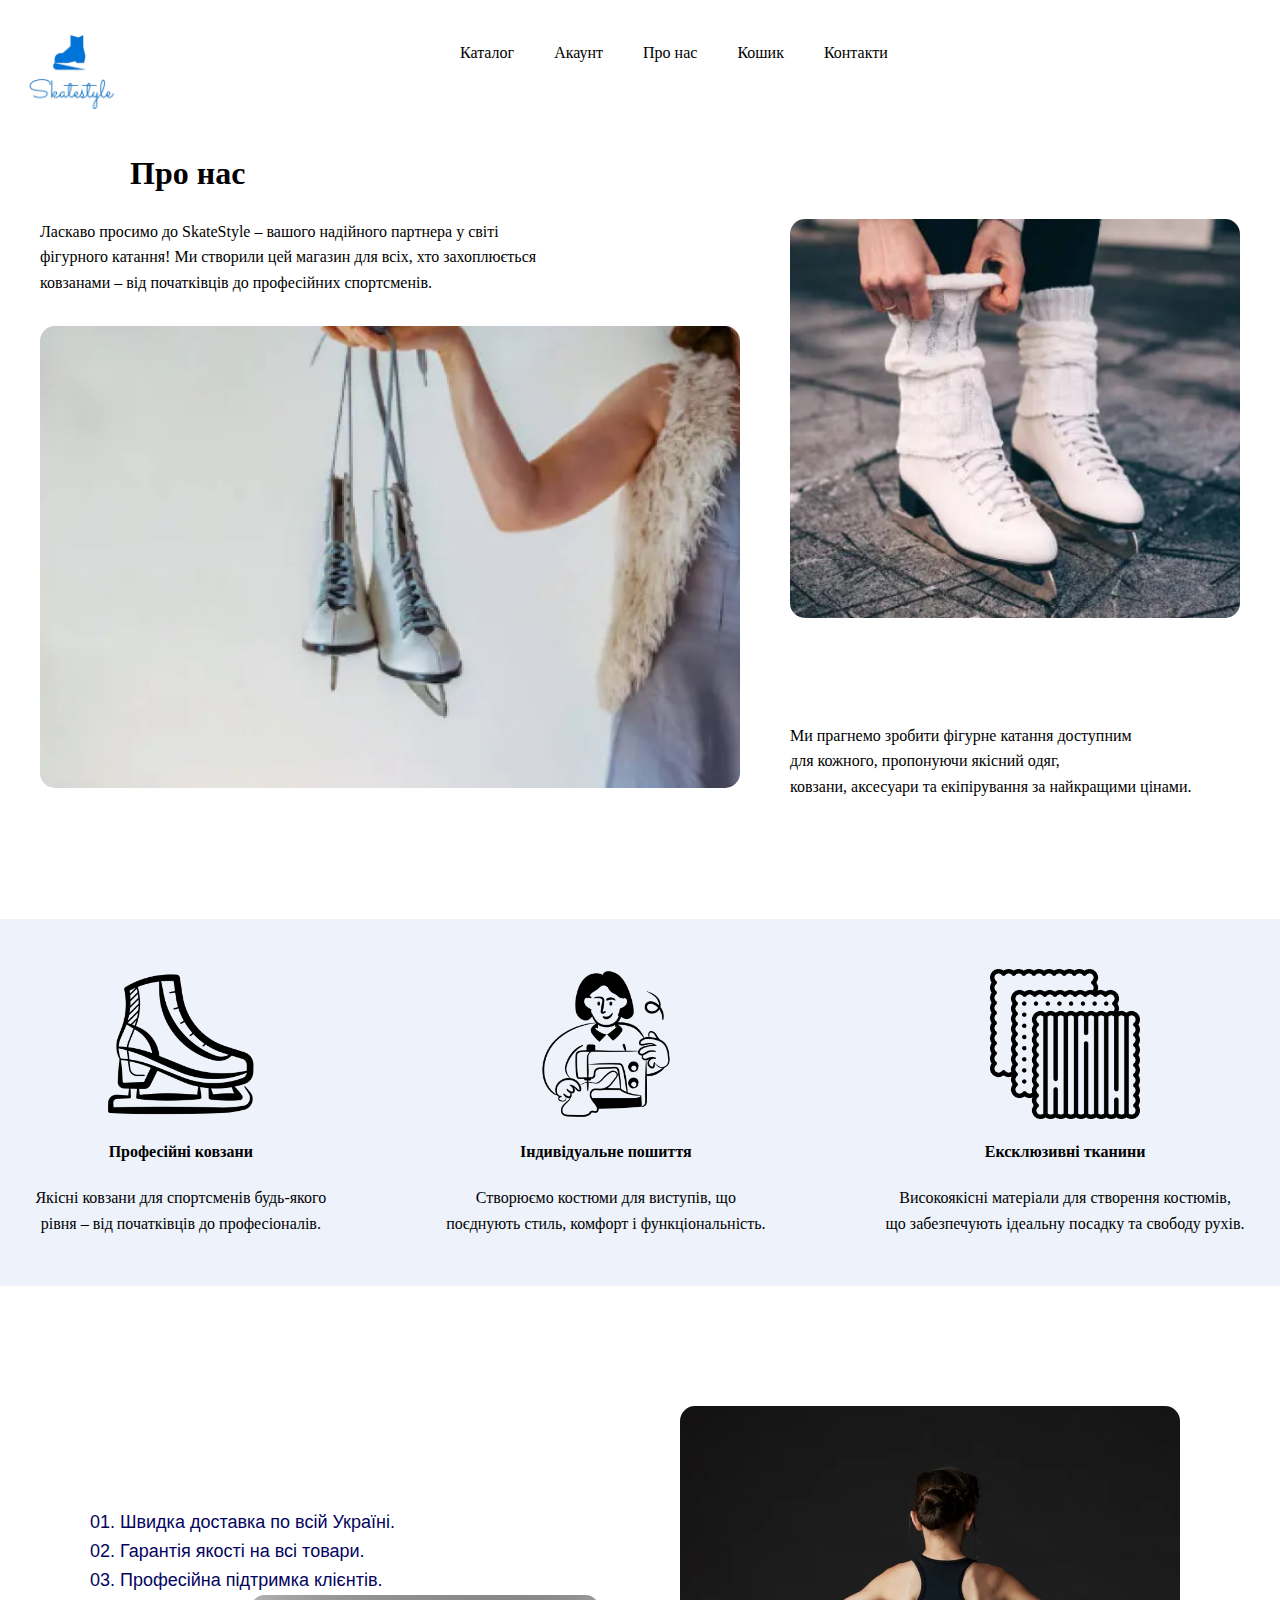
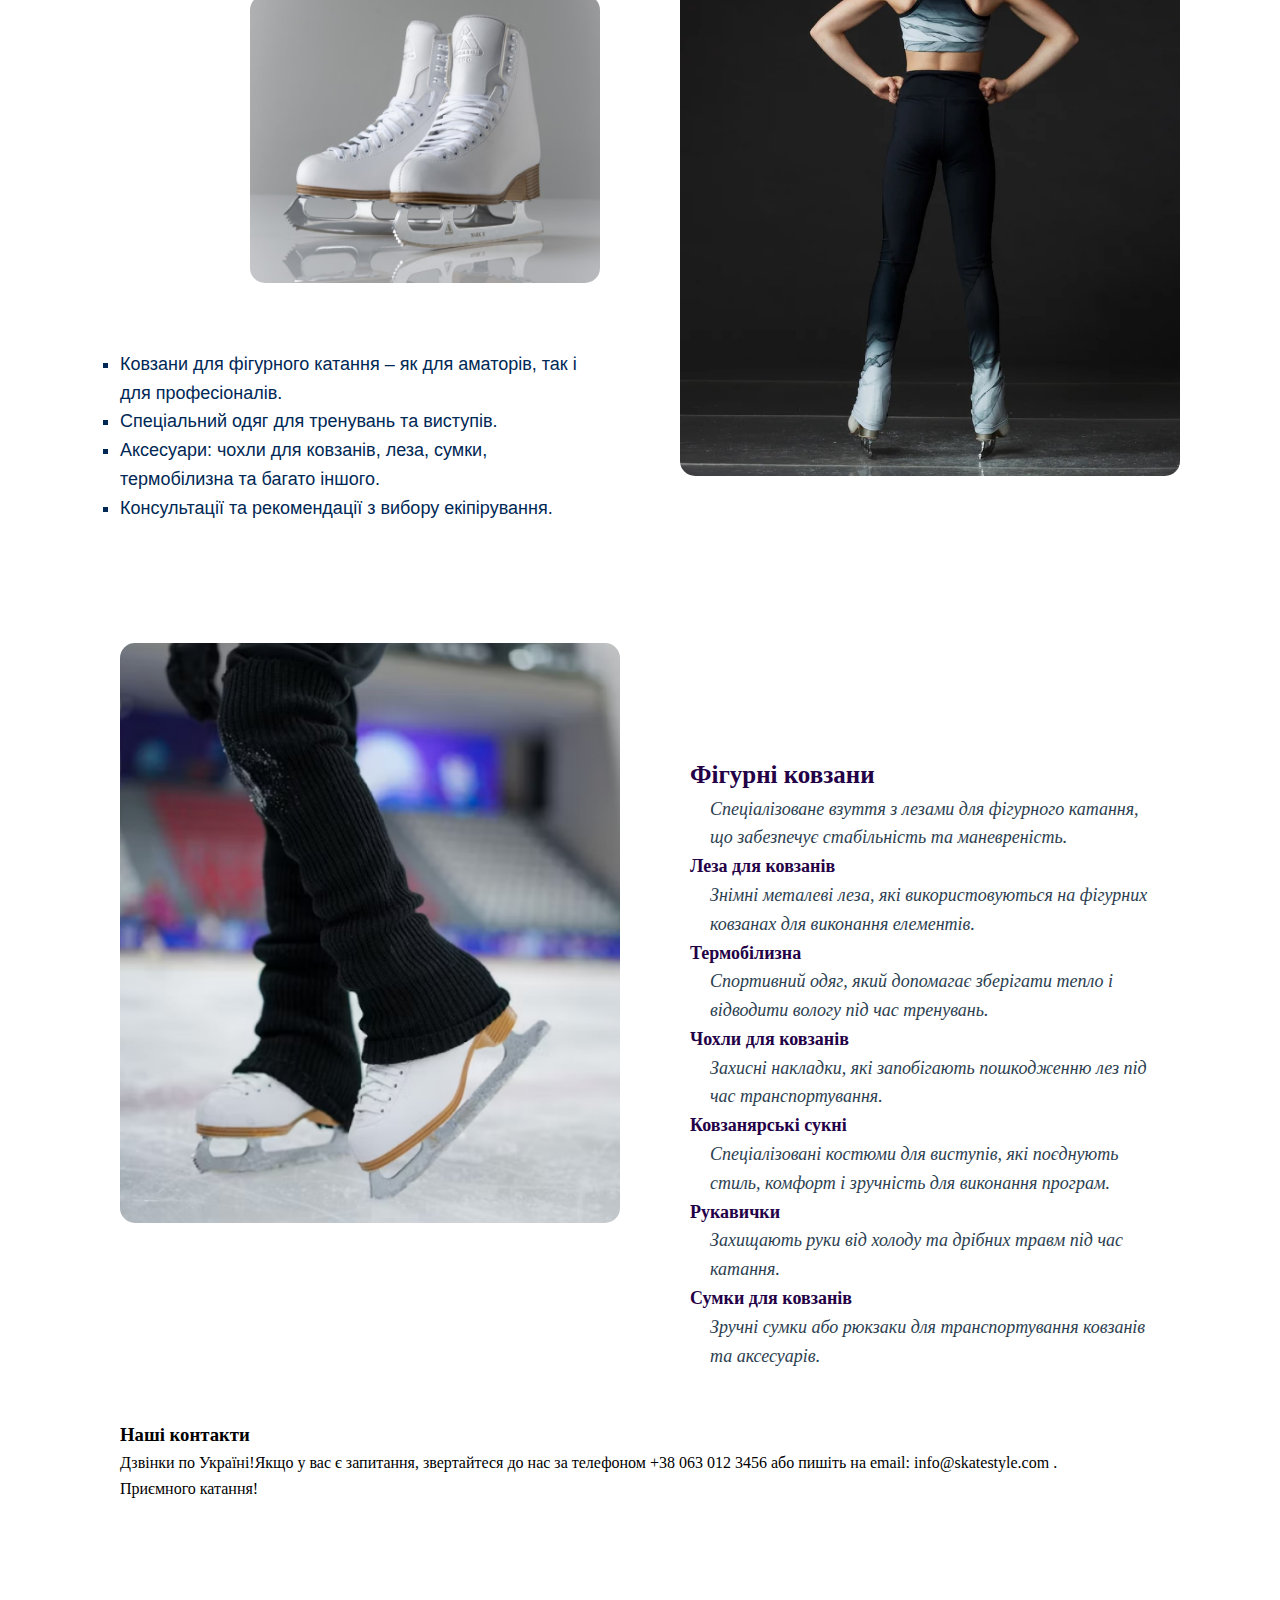
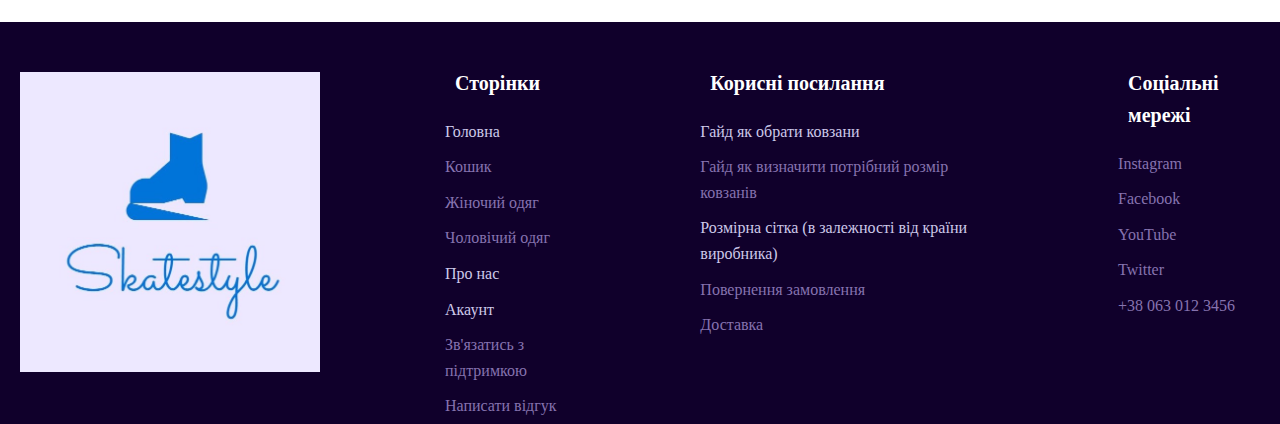
==== commit d6b26514: "lab5" ====
--- a/aboutUs.html
+++ b/aboutUs.html
@@ -147,7 +147,7 @@
 
         <section class="contacts">
             <h3>Наші контакти</h3>
-            <p>Якщо у вас є запитання, звертайтеся до нас за телефоном <b>+38 063 012 3456</b> або пишіть на email: <i>info@skatestyle.com</i> .</p>
+            <p>Якщо у вас є запитання, звертайтеся до нас за телефоном <span>+38 063 012 3456</span> або пишіть на email: info@skatestyle.com .</p>
         </section>
 
         
--- a/styles/styleAbout.css
+++ b/styles/styleAbout.css
@@ -115,19 +115,20 @@
     padding-left: 20px;
 }
 
-.container-about-first {
+/* .container-about-first {
     display: flex;
     flex-direction: column;
     gap: 50px;
-}
+} */
 
-.choose {
+/* .choose {
     display: flex;
     gap: 90px;
-}
+} */
 
 .container-about-first img {
     width: 350px;
+    float: right;
 }
 
 .img-girl img{
@@ -157,6 +158,10 @@
     color: #2c3e50;
 }
 
+.our-products dl dt:first-child {
+    font-size: 25px;
+}
+
 .our-products dt {
     font-weight: bold;
     color: #240046;
@@ -171,7 +176,13 @@
     margin: 50px 120px;
 }
 
-b + i {
-    font-size: 25px;
+.contacts:after {
+    content: "Приємного катання!";
 }
 
+.contacts p:before {
+    content: "Дзвінки по Україні!";
+}
+
+
+
--- a/styles/styleIndex.css
+++ b/styles/styleIndex.css
@@ -184,7 +184,7 @@
     left: 50%;
     transform: translateX(-50%);
     background-color: #ffffff;
-    border: 2px solid #7390af;
+    border: none;
     border-radius: 20px;
     padding: 8px 15px;
     cursor: pointer;
@@ -321,9 +321,17 @@
     padding: 5px;
 }
 
-.footer div ul li a {
+.footer div ul li a:link {
     text-decoration: none;
     color: rgb(205, 201, 233);
+}
+
+.footer div ul li a:visited {
+    color: #8673af;
+}
+
+.footer div ul li a:active {
+    color: rgb(178, 200, 255);
 }
 
 footer img {
